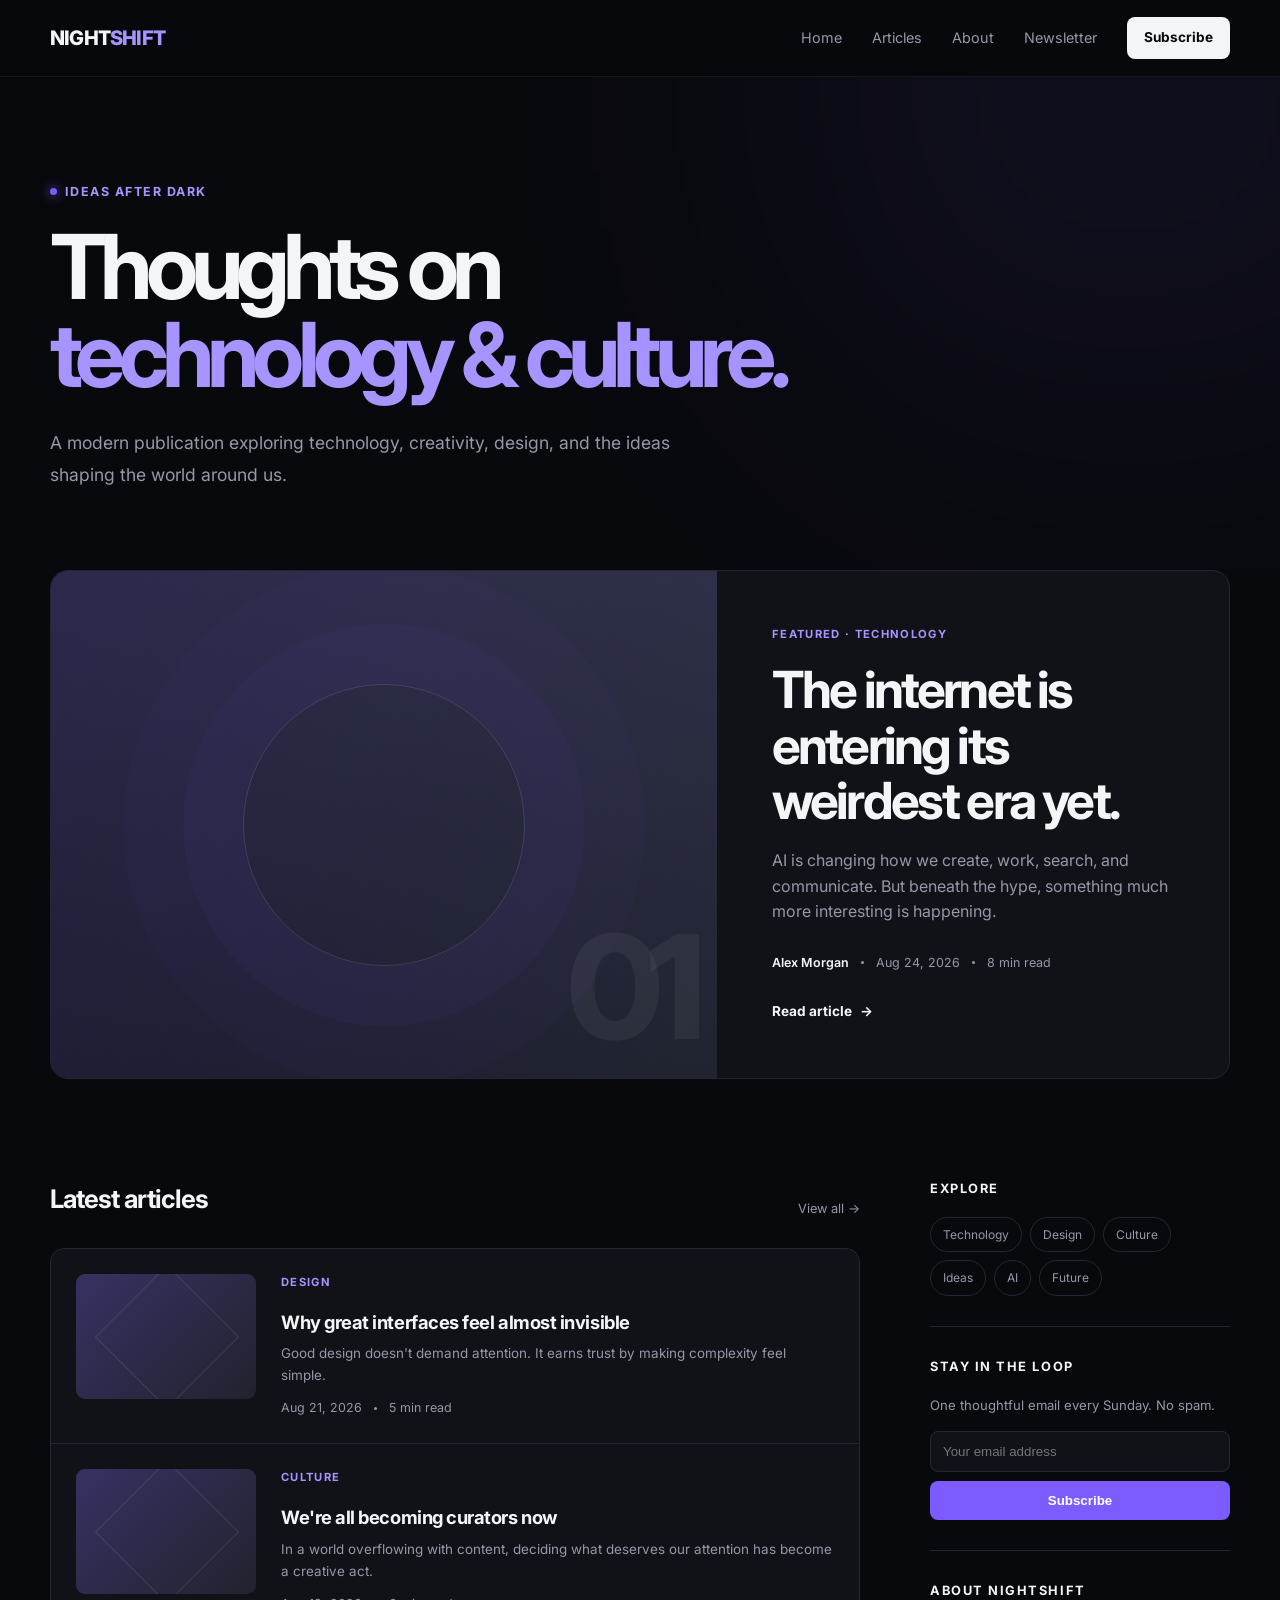
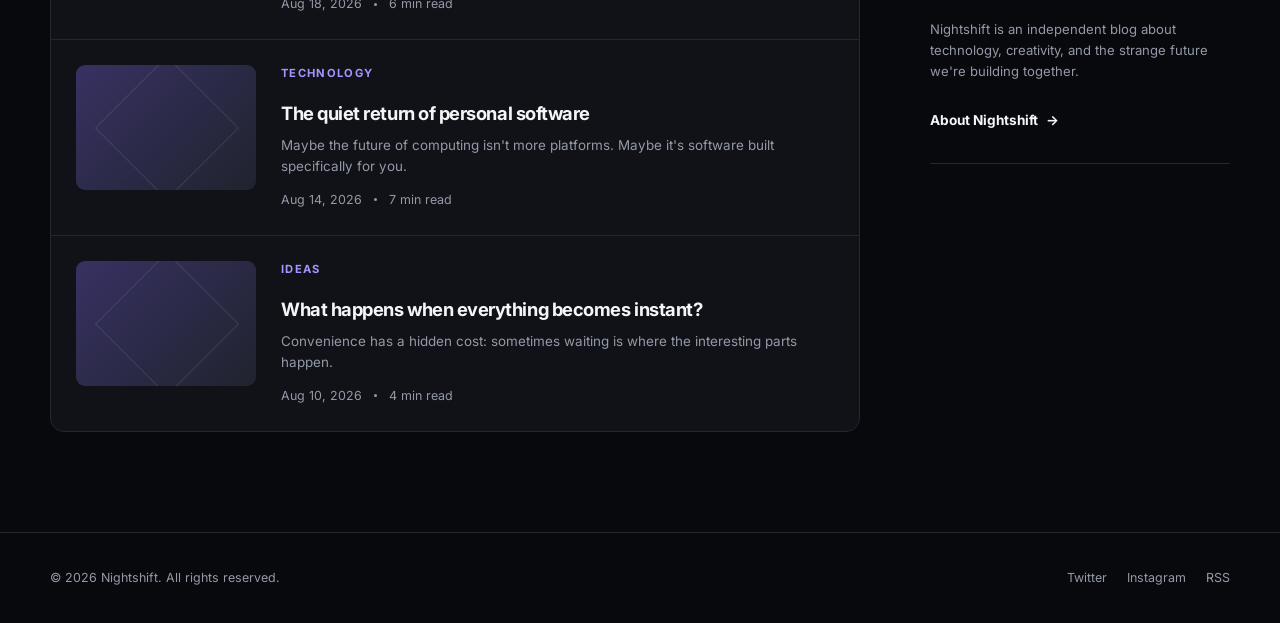
==== index.html @ 2594944c "Initial project commit" ====
<!DOCTYPE html> 
<html lang="en"> 
<head> 
  <meta charset="UTF-8"> 
  <meta name="viewport" content="width=device-width, initial-scale=1.0"> 
  <meta name="description" content="Nightshift — technology, creativity, culture, and ideas."> 

  <title>Nightshift — Modern Blog</title> 
  <link rel="preconnect" href="https://fonts.googleapis.com"> 
  <link rel="preconnect" href="https://fonts.gstatic.com" crossorigin> 
  <link href="https://fonts.googleapis.com/css2?family=Inter:wght@400;500;600;700;800&display=swap" rel="stylesheet" > 
  <link rel="stylesheet" href="styles.css"> </head> <body> <header> <div class="container nav">

  <a href="index.html" class="logo">
    NIGHT<span>SHIFT</span>
  </a>

  <nav>
    <a href="index.html">Home</a>
    <a href="articles.html">Articles</a>
    <a href="about.html">About</a>
    <a href="#newsletter">Newsletter</a>
    <a href="#newsletter" class="subscribe-btn">
      Subscribe
    </a>
  </nav>

</div>

</header> <main>
<!-- HERO -->

<section class="hero">

  <div class="container">

    <div class="eyebrow">
      Ideas after dark
    </div>

    <h1>
      Thoughts on<br>
      <span>technology &amp; culture.</span>
    </h1>

    <p class="hero-description">
      A modern publication exploring technology, creativity,
      design, and the ideas shaping the world around us.
    </p>

  </div>

</section>


<!-- FEATURED ARTICLE -->

<section class="container">

  <article class="featured">

    <div class="featured-image"></div>

    <div class="featured-content">

      <div class="tag">
        Featured · Technology
      </div>

      <h2>
        The internet is entering its weirdest era yet.
      </h2>

      <p>
        AI is changing how we create, work, search, and communicate.
        But beneath the hype, something much more interesting is happening.
      </p>

      <div class="post-meta">

        <span class="author">
          Alex Morgan
        </span>

        <span class="dot"></span>

        <span>Aug 24, 2026</span>

        <span class="dot"></span>

        <span>8 min read</span>

      </div>

      <a href="article.html" class="read-more">
        Read article <span>→</span>
      </a>

    </div>

  </article>

</section>


<!-- ARTICLES + SIDEBAR -->

<section class="container content-layout">

  <div>

    <div class="section-heading">

      <h2>
        Latest articles
      </h2>

      <a href="articles.html">
        View all →
      </a>

    </div>


    <div class="posts">

      <article class="post">

        <div class="post-image"></div>

        <div>

          <div class="tag">
            Design
          </div>

          <h3>
            Why great interfaces feel almost invisible
          </h3>

          <p>
            Good design doesn't demand attention. It earns trust
            by making complexity feel simple.
          </p>

          <div class="post-meta">

            <span>
              Aug 21, 2026
            </span>

            <span class="dot"></span>

            <span>
              5 min read
            </span>

          </div>

        </div>

      </article>


      <article class="post">

        <div class="post-image"></div>

        <div>

          <div class="tag">
            Culture
          </div>

          <h3>
            We're all becoming curators now
          </h3>

          <p>
            In a world overflowing with content, deciding what
            deserves our attention has become a creative act.
          </p>

          <div class="post-meta">

            <span>
              Aug 18, 2026
            </span>

            <span class="dot"></span>

            <span>
              6 min read
            </span>

          </div>

        </div>

      </article>


      <article class="post">

        <div class="post-image"></div>

        <div>

          <div class="tag">
            Technology
          </div>

          <h3>
            The quiet return of personal software
          </h3>

          <p>
            Maybe the future of computing isn't more platforms.
            Maybe it's software built specifically for you.
          </p>

          <div class="post-meta">

            <span>
              Aug 14, 2026
            </span>

            <span class="dot"></span>

            <span>
              7 min read
            </span>

          </div>

        </div>

      </article>


      <article class="post">

        <div class="post-image"></div>

        <div>

          <div class="tag">
            Ideas
          </div>

          <h3>
            What happens when everything becomes instant?
          </h3>

          <p>
            Convenience has a hidden cost: sometimes waiting is
            where the interesting parts happen.
          </p>

          <div class="post-meta">

            <span>
              Aug 10, 2026
            </span>

            <span class="dot"></span>

            <span>
              4 min read
            </span>

          </div>

        </div>

      </article>

    </div>

  </div>


  <!-- SIDEBAR -->

  <aside class="sidebar">

    <div class="sidebar-box">

      <h3>
        Explore
      </h3>

      <div class="categories">

        <a href="articles.html?category=Technology" class="category">
          Technology
        </a>

        <a href="articles.html?category=Design" class="category">
          Design
        </a>

        <a href="articles.html?category=Culture" class="category">
          Culture
        </a>

        <a href="articles.html?category=Ideas" class="category">
          Ideas
        </a>

        <a href="articles.html?category=AI" class="category">
          AI
        </a>

        <a href="articles.html?category=Future" class="category">
          Future
        </a>

      </div>

    </div>


    <div class="sidebar-box newsletter" id="newsletter">

      <h3>
        Stay in the loop
      </h3>

      <p>
        One thoughtful email every Sunday. No spam.
      </p>

      <form onsubmit="subscribe(event)">

        <input
          type="email"
          placeholder="Your email address"
          required
        >

        <button type="submit">
          Subscribe
        </button>

      </form>

    </div>


    <div class="sidebar-box">

      <h3>
        About Nightshift
      </h3>

      <p class="about-text">
        Nightshift is an independent blog about technology,
        creativity, and the strange future we're building together.
      </p>

      <a href="about.html" class="read-more">
        About Nightshift <span>→</span>
      </a>

    </div>

  </aside>

</section>

</main> <footer>
<div class="container footer-inner">

  <div>
    © 2026 Nightshift. All rights reserved.
  </div>

  <div class="footer-links">

    <a href="#">
      Twitter
    </a>

    <a href="#">
      Instagram
    </a>

    <a href="#">
      RSS
    </a>

  </div>

</div>

</footer> <script> function subscribe(event) { event.preventDefault(); const button = event.target.querySelector("button"); const input = event.target.querySelector("input"); button.textContent = "You're subscribed ✓"; input.value = ""; input.disabled = true; button.disabled = true; } </script> </body> </html>
---- styles.css ----
/* =========================
   VARIABLES
========================= */

:root {
  --bg: #08090d;
  --surface: #101218;
  --surface-hover: #161922;
  --border: #242733;

  --text: #f4f5f7;
  --muted: #9499a8;

  --accent: #7c5cff;
  --accent-light: #a894ff;

  --max-width: 1180px;
}


/* =========================
   RESET
========================= */

* {
  margin: 0;
  padding: 0;
  box-sizing: border-box;
}


html {
  scroll-behavior: smooth;
}


body {
  font-family: "Inter", sans-serif;

  background: var(--bg);
  color: var(--text);

  line-height: 1.6;
}


a {
  color: inherit;
  text-decoration: none;
}


/* =========================
   CONTAINER
========================= */

.container {
  width: min(
    100% - 40px,
    var(--max-width)
  );

  margin: 0 auto;
}


/* =========================
   HEADER
========================= */

header {
  position: sticky;
  top: 0;

  z-index: 100;

  background: rgba(8, 9, 13, 0.82);

  backdrop-filter: blur(16px);

  border-bottom:
    1px solid rgba(255, 255, 255, 0.06);
}


.nav {
  height: 76px;

  display: flex;

  align-items: center;
  justify-content: space-between;
}


.logo {
  font-size: 1.25rem;

  font-weight: 800;

  letter-spacing: -0.04em;
}


.logo span {
  color: var(--accent-light);
}


nav {
  display: flex;

  gap: 30px;

  align-items: center;
}


nav a {
  color: var(--muted);

  font-size: 0.9rem;

  transition:
    color 0.2s ease;
}


nav a:hover {
  color: var(--text);
}


/* Subscribe button */

.subscribe-btn {
  background: var(--text);

  color: #08090d;

  padding: 10px 17px;

  border-radius: 8px;

  font-weight: 700;

  font-size: 0.85rem;

  transition:
    transform 0.2s ease,
    background 0.2s ease;
}


.subscribe-btn:hover {
  transform: translateY(-2px);

  background: #ffffff;
}


/* =========================
   HERO
========================= */

.hero {
  padding: 100px 0 80px;

  position: relative;

  overflow: hidden;
}


/* Purple glow */

.hero::before {
  content: "";

  position: absolute;

  width: 500px;
  height: 500px;

  background: var(--accent);

  filter: blur(180px);

  opacity: 0.12;

  top: -250px;
  right: -100px;

  pointer-events: none;
}


.eyebrow {
  display: inline-flex;

  align-items: center;

  gap: 8px;

  color: var(--accent-light);

  font-size: 0.78rem;

  font-weight: 700;

  text-transform: uppercase;

  letter-spacing: 0.12em;

  margin-bottom: 22px;
}


.eyebrow::before {
  content: "";

  width: 7px;
  height: 7px;

  border-radius: 50%;

  background: var(--accent);

  box-shadow:
    0 0 12px var(--accent);
}


.hero h1 {
  max-width: 850px;

  font-size:
    clamp(3rem, 7vw, 6.5rem);

  line-height: 0.98;

  letter-spacing: -0.075em;

  margin-bottom: 28px;
}


.hero h1 span {
  color: var(--accent-light);
}


.hero-description {
  max-width: 650px;

  color: var(--muted);

  font-size: 1.1rem;

  line-height: 1.8;
}


/* =========================
   FEATURED ARTICLE
========================= */

.featured {
  display: grid;

  grid-template-columns:
    1.3fr 1fr;

  min-height: 480px;

  background: var(--surface);

  border:
    1px solid var(--border);

  border-radius: 18px;

  overflow: hidden;

  margin-bottom: 100px;
}


.featured-image {
  position: relative;

  min-height: 480px;

  background:
    linear-gradient(
      135deg,
      rgba(124, 92, 255, 0.15),
      transparent
    ),
    linear-gradient(
      45deg,
      #151822,
      #292d3b
    );

  overflow: hidden;
}


/* Decorative circles */

.featured-image::before {
  content: "";

  position: absolute;

  width: 280px;
  height: 280px;

  border:
    1px solid rgba(255, 255, 255, 0.12);

  border-radius: 50%;

  top: 50%;
  left: 50%;

  transform:
    translate(-50%, -50%);

  box-shadow:
    0 0 0 60px
      rgba(124, 92, 255, 0.04),

    0 0 0 120px
      rgba(124, 92, 255, 0.025);
}


/* Decorative number */

.featured-image::after {
  content: "01";

  position: absolute;

  font-size: 9rem;

  font-weight: 800;

  letter-spacing: -0.1em;

  color:
    rgba(255, 255, 255, 0.05);

  bottom: -25px;
  right: 25px;
}


.featured-content {
  padding: 55px;

  display: flex;

  flex-direction: column;

  justify-content: center;
}


/* =========================
   TAG
========================= */

.tag {
  color: var(--accent-light);

  text-transform: uppercase;

  font-size: 0.7rem;

  font-weight: 700;

  letter-spacing: 0.12em;

  margin-bottom: 18px;
}


/* =========================
   FEATURED CONTENT
========================= */

.featured-content h2 {
  font-size:
    clamp(2rem, 4vw, 3.2rem);

  line-height: 1.08;

  letter-spacing: -0.055em;

  margin-bottom: 20px;
}


.featured-content p {
  color: var(--muted);

  margin-bottom: 28px;
}


/* =========================
   POST META
========================= */

.post-meta {
  display: flex;

  align-items: center;

  gap: 12px;

  color: var(--muted);

  font-size: 0.78rem;
}


.author {
  color: var(--text);

  font-weight: 600;
}


.dot {
  width: 3px;
  height: 3px;

  background: var(--muted);

  border-radius: 50%;
}


/* =========================
   READ MORE
========================= */

.read-more {
  margin-top: 28px;

  display: inline-flex;

  align-items: center;

  gap: 8px;

  font-size: 0.85rem;

  font-weight: 700;

  color: var(--text);
}


.read-more span {
  transition:
    transform 0.2s ease;
}


.read-more:hover span {
  transform:
    translateX(5px);
}


/* =========================
   CONTENT GRID
========================= */

.section-heading {
  display: flex;

  justify-content: space-between;

  align-items: end;

  margin-bottom: 28px;
}


.section-heading h2 {
  font-size: 1.6rem;

  letter-spacing: -0.04em;
}


.section-heading a {
  color: var(--muted);

  font-size: 0.8rem;
}


.section-heading a:hover {
  color: var(--text);
}


.content-layout {
  display: grid;

  grid-template-columns:
    1fr 300px;

  gap: 70px;

  margin-bottom: 100px;
}


/* =========================
   POST LIST
========================= */

.posts {
  display: grid;

  gap: 1px;

  background: var(--border);

  border:
    1px solid var(--border);

  border-radius: 14px;

  overflow: hidden;
}


.post {
  display: grid;

  grid-template-columns:
    180px 1fr;

  gap: 25px;

  padding: 25px;

  background: var(--surface);

  transition:
    background 0.2s ease;
}


.post:hover {
  background: var(--surface-hover);
}


/* =========================
   POST IMAGE
========================= */

.post-image {
  height: 125px;

  border-radius: 9px;

  background:
    linear-gradient(
      135deg,
      rgba(124, 92, 255, 0.25),
      transparent
    ),
    #20232e;

  position: relative;

  overflow: hidden;
}


.post-image::after {
  content: "";

  position: absolute;

  width: 100px;
  height: 100px;

  border:
    1px solid rgba(255, 255, 255, 0.1);

  transform: rotate(45deg);

  top: 12px;
  left: 40px;
}


/* =========================
   POST CONTENT
========================= */

.post h3 {
  font-size: 1.15rem;

  line-height: 1.35;

  letter-spacing: -0.025em;

  margin-bottom: 9px;
}


.post p {
  color: var(--muted);

  font-size: 0.84rem;

  margin-bottom: 12px;
}


/* =========================
   SIDEBAR
========================= */

.sidebar-box {
  padding-bottom: 30px;

  margin-bottom: 30px;

  border-bottom:
    1px solid var(--border);
}


.sidebar-box h3 {
  font-size: 0.8rem;

  text-transform: uppercase;

  letter-spacing: 0.12em;

  margin-bottom: 18px;
}


/* =========================
   CATEGORIES
========================= */

.categories {
  display: flex;

  flex-wrap: wrap;

  gap: 8px;
}


.category {
  border:
    1px solid var(--border);

  border-radius: 100px;

  padding: 7px 12px;

  color: var(--muted);

  font-size: 0.75rem;

  transition:
    all 0.2s ease;
}


.category:hover {
  border-color: var(--accent);

  color: var(--text);
}


/* =========================
   NEWSLETTER
========================= */

.newsletter p {
  color: var(--muted);

  font-size: 0.82rem;

  margin-bottom: 15px;
}


.newsletter input {
  width: 100%;

  background: var(--surface);

  border:
    1px solid var(--border);

  color: var(--text);

  padding: 12px;

  border-radius: 8px;

  outline: none;

  margin-bottom: 9px;
}


.newsletter input:focus {
  border-color: var(--accent);
}


.newsletter button {
  width: 100%;

  border: 0;

  background: var(--accent);

  color: white;

  padding: 12px;

  border-radius: 8px;

  font-weight: 700;

  cursor: pointer;

  transition:
    background 0.2s ease;
}


.newsletter button:hover {
  background: #6847e8;
}


/* =========================
   ABOUT
========================= */

.about-text {
  color: var(--muted);

  font-size: 0.82rem;
}


/* =========================
   FOOTER
========================= */

footer {
  border-top:
    1px solid var(--border);

  padding: 35px 0;

  color: var(--muted);

  font-size: 0.78rem;
}


.footer-inner {
  display: flex;

  justify-content: space-between;

  align-items: center;
}


.footer-links {
  display: flex;

  gap: 20px;
}


.footer-links a:hover {
  color: var(--text);
}


/* =========================
   TABLET
========================= */

@media (max-width: 850px) {

  nav a:not(.subscribe-btn) {
    display: none;
  }


  .featured {
    grid-template-columns: 1fr;
  }


  .featured-image {
    min-height: 300px;
  }


  .featured-content {
    padding: 35px;
  }


  .content-layout {
    grid-template-columns: 1fr;
  }


  .sidebar {
    display: grid;

    grid-template-columns:
      1fr 1fr;

    gap: 30px;
  }

}


/* =========================
   MOBILE
========================= */

@media (max-width: 560px) {

  .container {
    width: min(
      100% - 28px,
      var(--max-width)
    );
  }


  .hero {
    padding: 70px 0 55px;
  }


  .hero h1 {
    font-size: 3.3rem;
  }


  .featured {
    margin-bottom: 65px;
  }


  .featured-image {
    min-height: 230px;
  }


  .post {
    grid-template-columns: 1fr;
  }


  .post-image {
    height: 180px;
  }


  .sidebar {
    display: block;
  }


  .footer-inner {
    flex-direction: column;

    gap: 15px;
  }

}

/* =========================
PAGE HERO
========================= */

.page-hero {
padding: 100px 0 75px;

position: relative;

overflow: hidden;
}

.page-hero::before {
content: "";

position: absolute;

width: 500px;
height: 500px;

background: var(--accent);

filter: blur(180px);

opacity: 0.10;

top: -300px;
right: -100px;

pointer-events: none;
}

.page-hero h1 {
max-width: 850px;

font-size:
clamp(3.5rem, 8vw, 7rem);

line-height: 0.95;

letter-spacing: -0.075em;

margin-bottom: 28px;
}

.page-hero h1 span {
color: var(--accent-light);
}

.page-hero p {
max-width: 650px;

color: var(--muted);

font-size: 1.05rem;

line-height: 1.8;
}

/* =========================
ARTICLES PAGE
========================= */

.articles-page {
padding-bottom: 110px;
}

.articles-toolbar {
display: flex;

justify-content: space-between;

align-items: center;

gap: 25px;

padding-bottom: 25px;

margin-bottom: 25px;

border-bottom: 1px solid var(--border);
}

.article-count {
color: var(--muted);

font-size: 0.8rem;
}

.article-filter {
display: flex;

flex-wrap: wrap;

gap: 8px;
}

.filter {
padding: 7px 12px;

border: 1px solid var(--border);

border-radius: 100px;

color: var(--muted);

font-size: 0.75rem;

transition: all 0.2s ease;
}

.filter:hover,
.filter.active {
border-color: var(--accent);

color: var(--text);

background:
rgba(124, 92, 255, 0.08);
}

.article-grid {
display: grid;

grid-template-columns:
repeat(2, 1fr);

gap: 20px;
}

.article-card {
background: var(--surface);

border: 1px solid var(--border);

border-radius: 16px;

overflow: hidden;

transition:
transform 0.25s ease,
border-color 0.25s ease,
background 0.25s ease;
}

.article-card:hover {
transform: translateY(-4px);

background: var(--surface-hover);

border-color:
rgba(124, 92, 255, 0.45);
}

.article-card-image {
height: 250px;

position: relative;

overflow: hidden;

background:
linear-gradient(
135deg,
rgba(124, 92, 255, 0.25),
transparent
),
#20232e;
}

.article-card-image::before {
content: "";

position: absolute;

width: 190px;
height: 190px;

border: 1px solid rgba(255,255,255,0.10);

border-radius: 50%;

top: 50%;
left: 50%;

transform:
translate(-50%, -50%);
}

.article-card-image::after {
content: "";

position: absolute;

width: 120px;
height: 120px;

border: 1px solid rgba(124, 92, 255, 0.25);

transform:
rotate(45deg);

top: 65px;
left: calc(50% - 60px);
}

.image-two {
background:
linear-gradient(
135deg,
rgba(120, 220, 255, 0.12),
transparent
),
#20232e;
}

.image-three {
background:
linear-gradient(
135deg,
rgba(255, 130, 200, 0.12),
transparent
),
#20232e;
}

.image-four {
background:
linear-gradient(
135deg,
rgba(100, 220, 170, 0.12),
transparent
),
#20232e;
}

.image-five {
background:
linear-gradient(
135deg,
rgba(255, 190, 80, 0.12),
transparent
),
#20232e;
}

.image-six {
background:
linear-gradient(
135deg,
rgba(100, 150, 255, 0.16),
transparent
),
#20232e;
}

.article-card-content {
padding: 30px;
}

.article-card h2 {
font-size: 1.45rem;

line-height: 1.2;

letter-spacing: -0.04em;

margin-bottom: 12px;
}

.article-card p {
color: var(--muted);

font-size: 0.88rem;

line-height: 1.7;

margin-bottom: 18px;
}

.article-card .read-more {
margin-top: 22px;
}

/* =========================
ABOUT PAGE
========================= */

.about-hero p {
max-width: 700px;
}

.about-content {
display: grid;

grid-template-columns:
1fr 300px;

gap: 100px;

padding-bottom: 100px;
}

.about-main {
max-width: 760px;
}

.about-main h2 {
font-size:
clamp(2rem, 4vw, 3.5rem);

line-height: 1.08;

letter-spacing: -0.055em;

margin-bottom: 30px;
}

.about-main p {
color: var(--muted);

font-size: 1rem;

line-height: 1.9;

margin-bottom: 22px;
}

.about-aside {
border-top: 1px solid var(--border);
}

.about-stat {
display: flex;

flex-direction: column;

gap: 5px;

padding: 22px 0;

border-bottom: 1px solid var(--border);
}

.about-stat strong {
font-size: 2rem;

letter-spacing: -0.05em;

color: var(--accent-light);
}

.about-stat span {
color: var(--muted);

font-size: 0.75rem;

text-transform: uppercase;

letter-spacing: 0.08em;
}

.about-topics {
padding-bottom: 100px;
}

.topic-grid {
display: grid;

grid-template-columns:
repeat(4, 1fr);

gap: 1px;

background: var(--border);

border: 1px solid var(--border);

border-radius: 14px;

overflow: hidden;

margin-top: 25px;
}

.topic {
background: var(--surface);

padding: 28px;

min-height: 220px;
}

.topic:hover {
background: var(--surface-hover);
}

.topic > span {
color: var(--accent-light);

font-size: 0.7rem;

font-weight: 700;
}

.topic h3 {
margin-top: 45px;

margin-bottom: 10px;

font-size: 1.15rem;
}

.topic p {
color: var(--muted);

font-size: 0.78rem;

line-height: 1.7;
}

.about-cta {
display: flex;

align-items: center;

justify-content: space-between;

gap: 30px;

padding: 45px;

margin-bottom: 100px;

background: var(--surface);

border: 1px solid var(--border);

border-radius: 16px;
}

.about-cta h2 {
font-size: 1.8rem;

letter-spacing: -0.04em;

margin-bottom: 7px;
}

.about-cta p {
color: var(--muted);

font-size: 0.85rem;
}

/* =========================
ARTICLE PAGE
========================= */

.article-page {
padding-bottom: 100px;
}

.article-header {
padding: 90px 0 65px;

position: relative;

overflow: hidden;
}

.article-header::before {
content: "";

position: absolute;

width: 500px;
height: 500px;

background: var(--accent);

filter: blur(180px);

opacity: 0.08;

top: -250px;
left: 50%;

transform: translateX(-50%);

pointer-events: none;
}

.article-header-inner {
max-width: 900px;

text-align: center;
}

.article-header .tag {
margin-bottom: 22px;
}

.article-header h1 {
font-size:
clamp(3rem, 7vw, 6rem);

line-height: 0.98;

letter-spacing: -0.075em;

margin-bottom: 28px;
}

.article-deck {
max-width: 700px;

margin: 0 auto 28px;

color: var(--muted);

font-size: 1.1rem;

line-height: 1.8;
}

.article-meta {
justify-content: center;
}

.article-layout {
max-width: 1000px;
}

.article-cover {
height: 450px;

border-radius: 18px;

border: 1px solid var(--border);

background:
radial-gradient(
circle at center,
rgba(124, 92, 255, 0.18),
transparent 35%
),
linear-gradient(
135deg,
#151822,
#292d3b
);

position: relative;

overflow: hidden;

margin-bottom: 70px;
}

.article-cover::before {
content: "";

position: absolute;

width: 300px;
height: 300px;

border: 1px solid rgba(255,255,255,0.12);

border-radius: 50%;

top: 50%;
left: 50%;

transform:
translate(-50%, -50%);

box-shadow:
0 0 0 70px rgba(124,92,255,0.04),
0 0 0 140px rgba(124,92,255,0.025);
}

.article-body {
max-width: 720px;

margin: 0 auto;
}

.article-body h1 {
font-size: 2.5rem;

letter-spacing: -0.05em;

line-height: 1.1;

margin: 50px 0 20px;
}

.article-body h2 {
font-size: 1.9rem;

letter-spacing: -0.045em;

line-height: 1.2;

margin: 55px 0 18px;
}

.article-body h3 {
font-size: 1.35rem;

letter-spacing: -0.03em;

margin: 40px 0 15px;
}

.article-body p {
color: #c7cad3;

font-size: 1.05rem;

line-height: 1.9;

margin-bottom: 24px;
}

.article-body strong {
color: var(--text);
}

.article-body a {
color: var(--accent-light);

text-decoration: underline;

text-underline-offset: 3px;
}

.article-body ul,
.article-body ol {
color: #c7cad3;

padding-left: 25px;

margin: 25px 0;
}

.article-body li {
margin-bottom: 10px;

line-height: 1.8;
}

.article-body blockquote {
margin: 40px 0;

padding: 10px 0 10px 25px;

border-left:
3px solid var(--accent);

color: var(--accent-light);

font-size: 1.25rem;

line-height: 1.7;
}

.article-body code {
background: #151822;

border: 1px solid var(--border);

border-radius: 5px;

padding: 3px 6px;

color: var(--accent-light);

font-size: 0.9em;
}

.article-body pre {
background: #0c0e13;

border: 1px solid var(--border);

border-radius: 10px;

padding: 22px;

overflow-x: auto;

margin: 30px 0;
}

.article-body pre code {
border: 0;

padding: 0;

background: transparent;
}

/* =========================
NEW PAGE RESPONSIVE
========================= */

@media (max-width: 850px) {

.article-grid {
grid-template-columns: 1fr;
}

.about-content {
grid-template-columns: 1fr;

gap: 50px;


}

.topic-grid {
grid-template-columns:
repeat(2, 1fr);
}

.about-cta {
align-items: flex-start;

flex-direction: column;


}

.article-cover {
height: 350px;
}

}

@media (max-width: 560px) {

.page-hero {
padding: 70px 0 55px;
}

.page-hero h1 {
font-size: 3.5rem;
}

.articles-toolbar {
align-items: flex-start;

flex-direction: column;


}

.article-card-image {
height: 210px;
}

.article-card-content {
padding: 24px;
}

.topic-grid {
grid-template-columns: 1fr;
}

.topic {
min-height: auto;
}

.article-header {
padding: 65px 0 45px;
}

.article-header h1 {
font-size: 3.2rem;
}

.article-deck {
font-size: 0.95rem;
}

.article-cover {
height: 230px;

margin-bottom: 45px;


}

.article-body p {
font-size: 0.98rem;
}

}
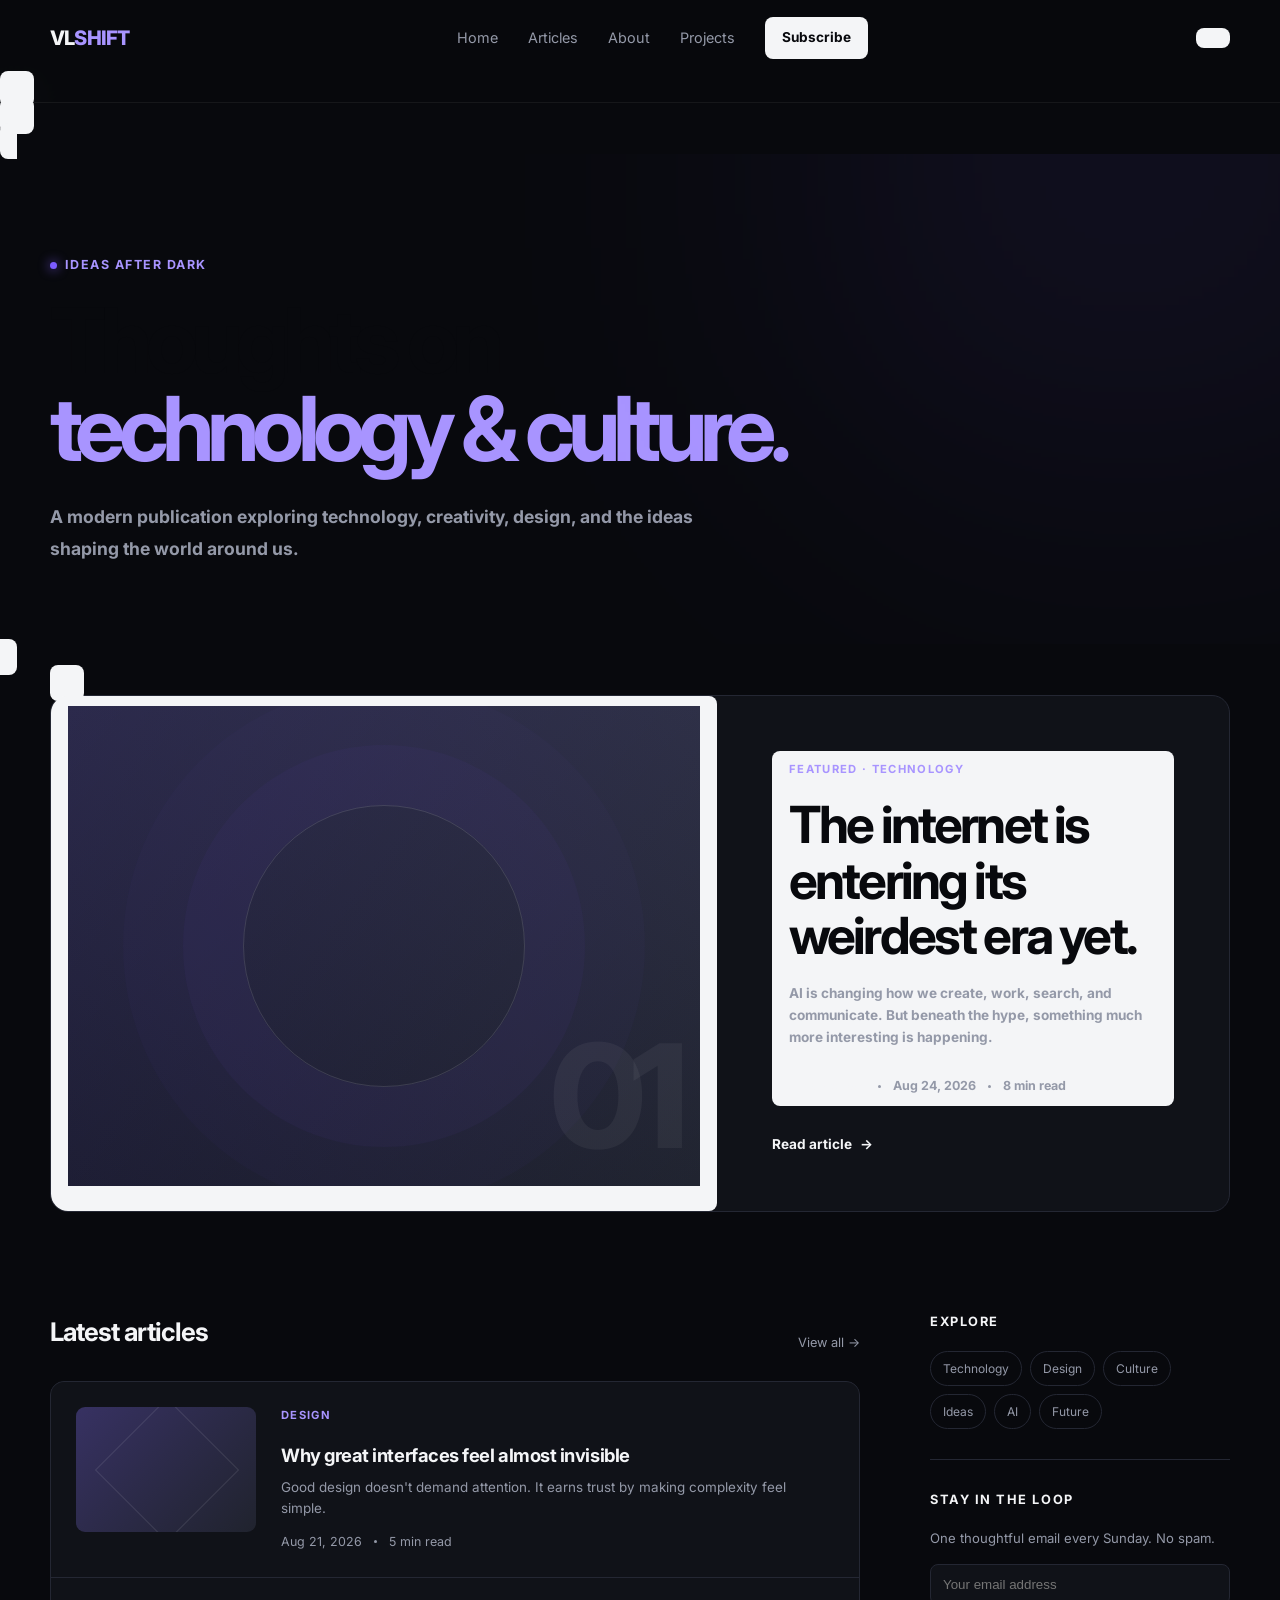
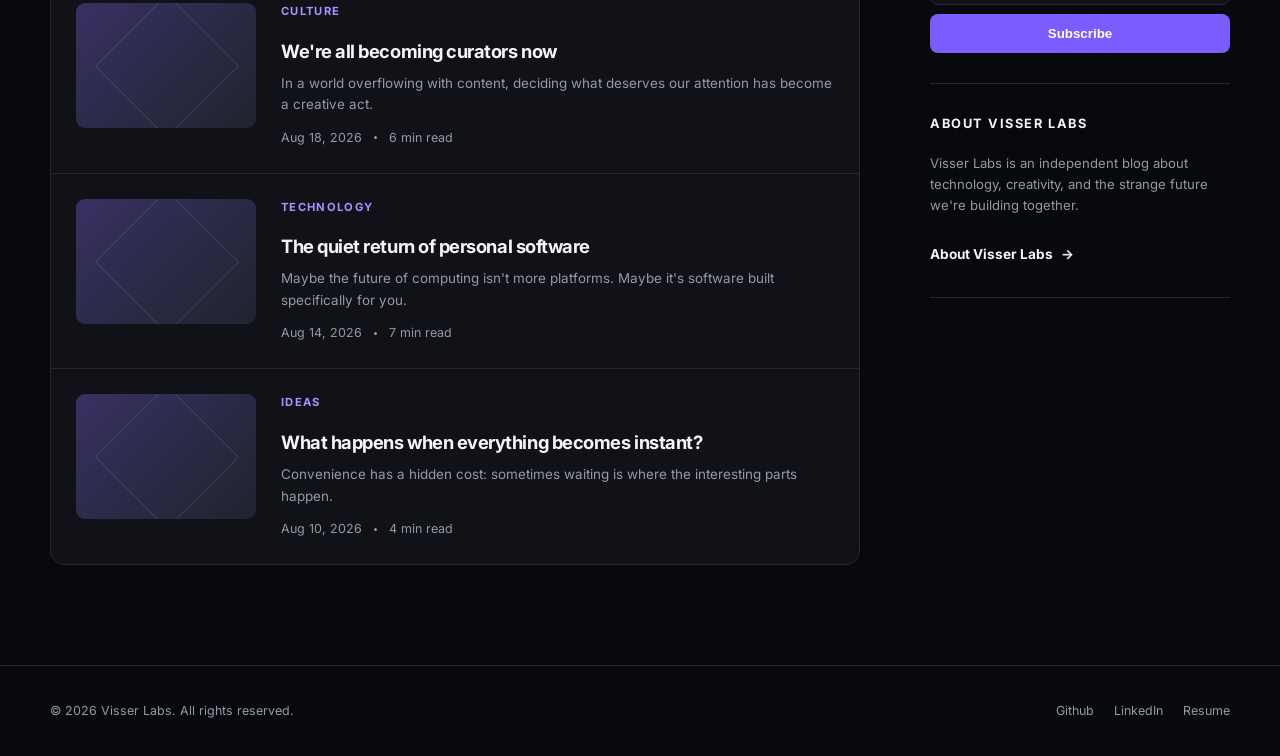
==== commit 6979997d: "Changed the name of the site" ====
--- a/index.html
+++ b/index.html
@@ -4,26 +4,25 @@
 <head> 
   <meta charset="UTF-8"> 
   <meta name="viewport" content="width=device-width, initial-scale=1.0"> 
-  <meta name="description" content="Nightshift — technology, creativity, culture, and ideas."> 
-
-  <title>Nightshift — Modern Blog</title> 
+  <meta name="description" content="Visser Labs — technology, creativity, culture, and ideas."> 
+
+  <title>Visser Labs</title> 
   <link rel="preconnect" href="https://fonts.googleapis.com"> 
   <link rel="preconnect" href="https://fonts.gstatic.com" crossorigin> 
   <link href="https://fonts.googleapis.com/css2?family=Inter:wght@400;500;600;700;800&display=swap" rel="stylesheet" > 
   <link rel="stylesheet" href="styles.css"> </head> <body> <header> <div class="container nav">
 
   <a href="index.html" class="logo">
-    NIGHT<span>SHIFT</span>
+    VL<span>SHIFT</span>
   </a>
 
   <nav>
     <a href="index.html">Home</a>
     <a href="articles.html">Articles</a>
     <a href="about.html">About</a>
-    <a href="#newsletter">Newsletter</a>
-    <a href="#newsletter" class="subscribe-btn">
+    <a href="projects.html">Projects</a>
+    <a href="index.html#newsletter" class="subscribe-btn">
       Subscribe
-    </a>
   </nav>
 
 </div>
@@ -352,16 +351,16 @@
     <div class="sidebar-box">
 
       <h3>
-        About Nightshift
+        About Visser Labs
       </h3>
 
       <p class="about-text">
-        Nightshift is an independent blog about technology,
+        Visser Labs is an independent blog about technology,
         creativity, and the strange future we're building together.
       </p>
 
       <a href="about.html" class="read-more">
-        About Nightshift <span>→</span>
+        About Visser Labs <span>→</span>
       </a>
 
     </div>
@@ -374,25 +373,25 @@
 <div class="container footer-inner">
 
   <div>
-    © 2026 Nightshift. All rights reserved.
+    © 2026 Visser Labs. All rights reserved.
   </div>
 
   <div class="footer-links">
 
+    <a href="https://github.com/Visser13/">
+      Github
+    </a>
+    
+    <a href="https://www.linkedin.com/in/anthony-gough-580748428">
+      LinkedIn
+    </a>   
+
     <a href="#">
-      Twitter
+      Resume
     </a>
 
-    <a href="#">
-      Instagram
-    </a>
-
-    <a href="#">
-      RSS
-    </a>
-
   </div>
 
 </div>
 
-</footer> <script> function subscribe(event) { event.preventDefault(); const button = event.target.querySelector("button"); const input = event.target.querySelector("input"); button.textContent = "You're subscribed ✓"; input.value = ""; input.disabled = true; button.disabled = true; } </script> </body> </html>+</footer> <script> function subscribe(event) { event.preventDefault(); const button = event.target.querySelector("button"); const input = event.target.querySelector("input"); button.textContent = "You're subscribed ✓"; input.value = ""; input.disabled = true; button.disabled = true; } </script> </body> </html>
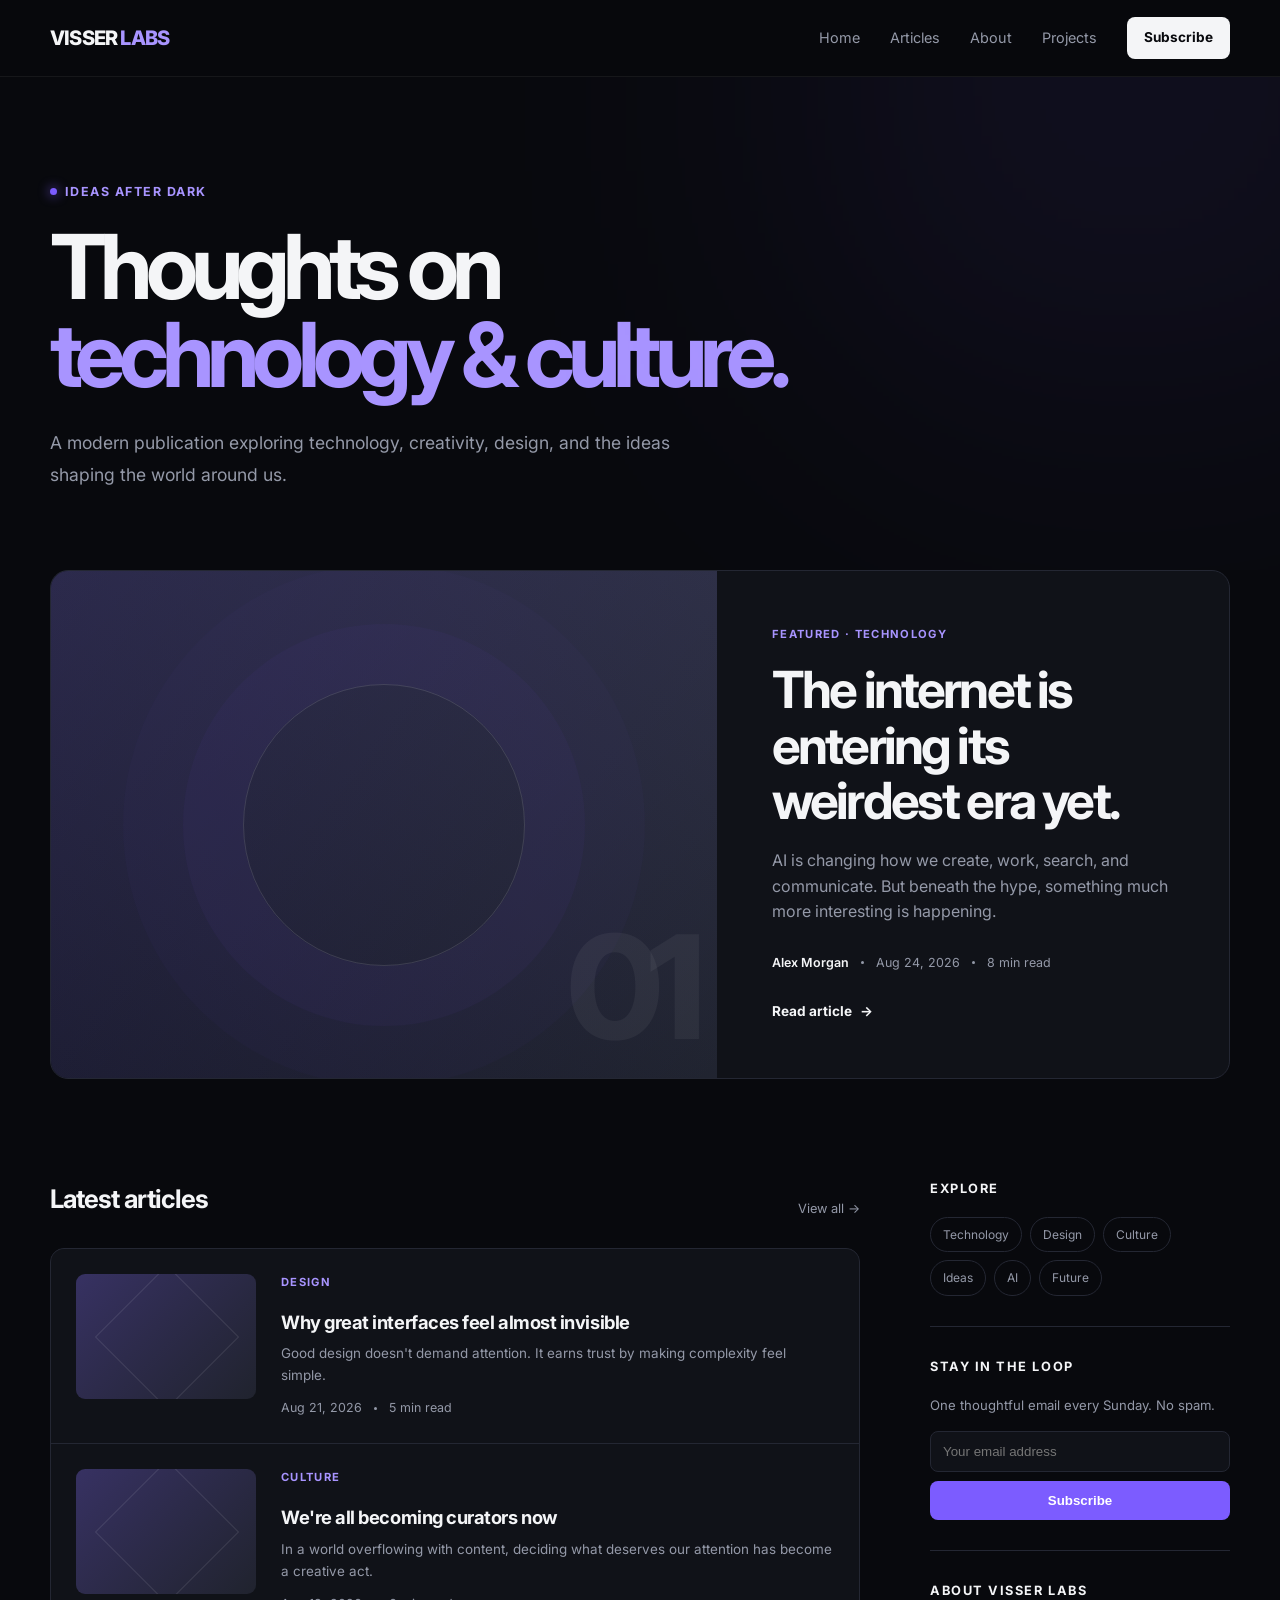
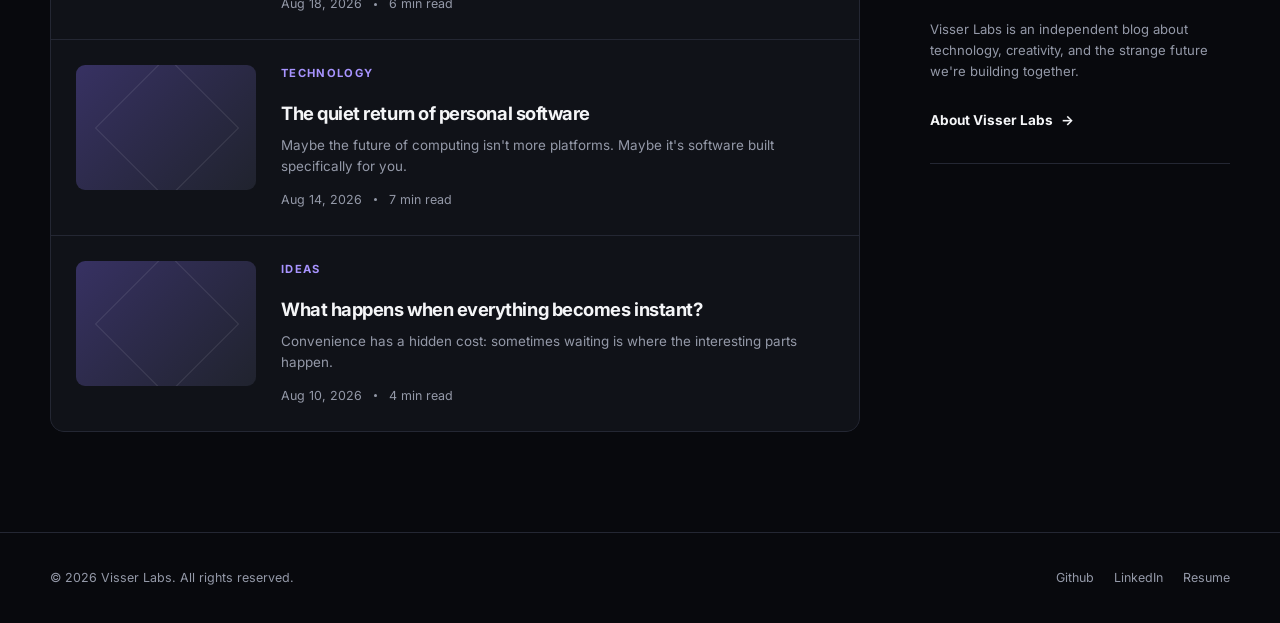
==== commit 789ba4c4: "Change - Fixed home page and additional changes" ====
--- a/index.html
+++ b/index.html
@@ -13,7 +13,7 @@
   <link rel="stylesheet" href="styles.css"> </head> <body> <header> <div class="container nav">
 
   <a href="index.html" class="logo">
-    VL<span>SHIFT</span>
+    VISSER<span> LABS</span>
   </a>
 
   <nav>
@@ -23,6 +23,7 @@
     <a href="projects.html">Projects</a>
     <a href="index.html#newsletter" class="subscribe-btn">
       Subscribe
+      </a>
   </nav>
 
 </div>
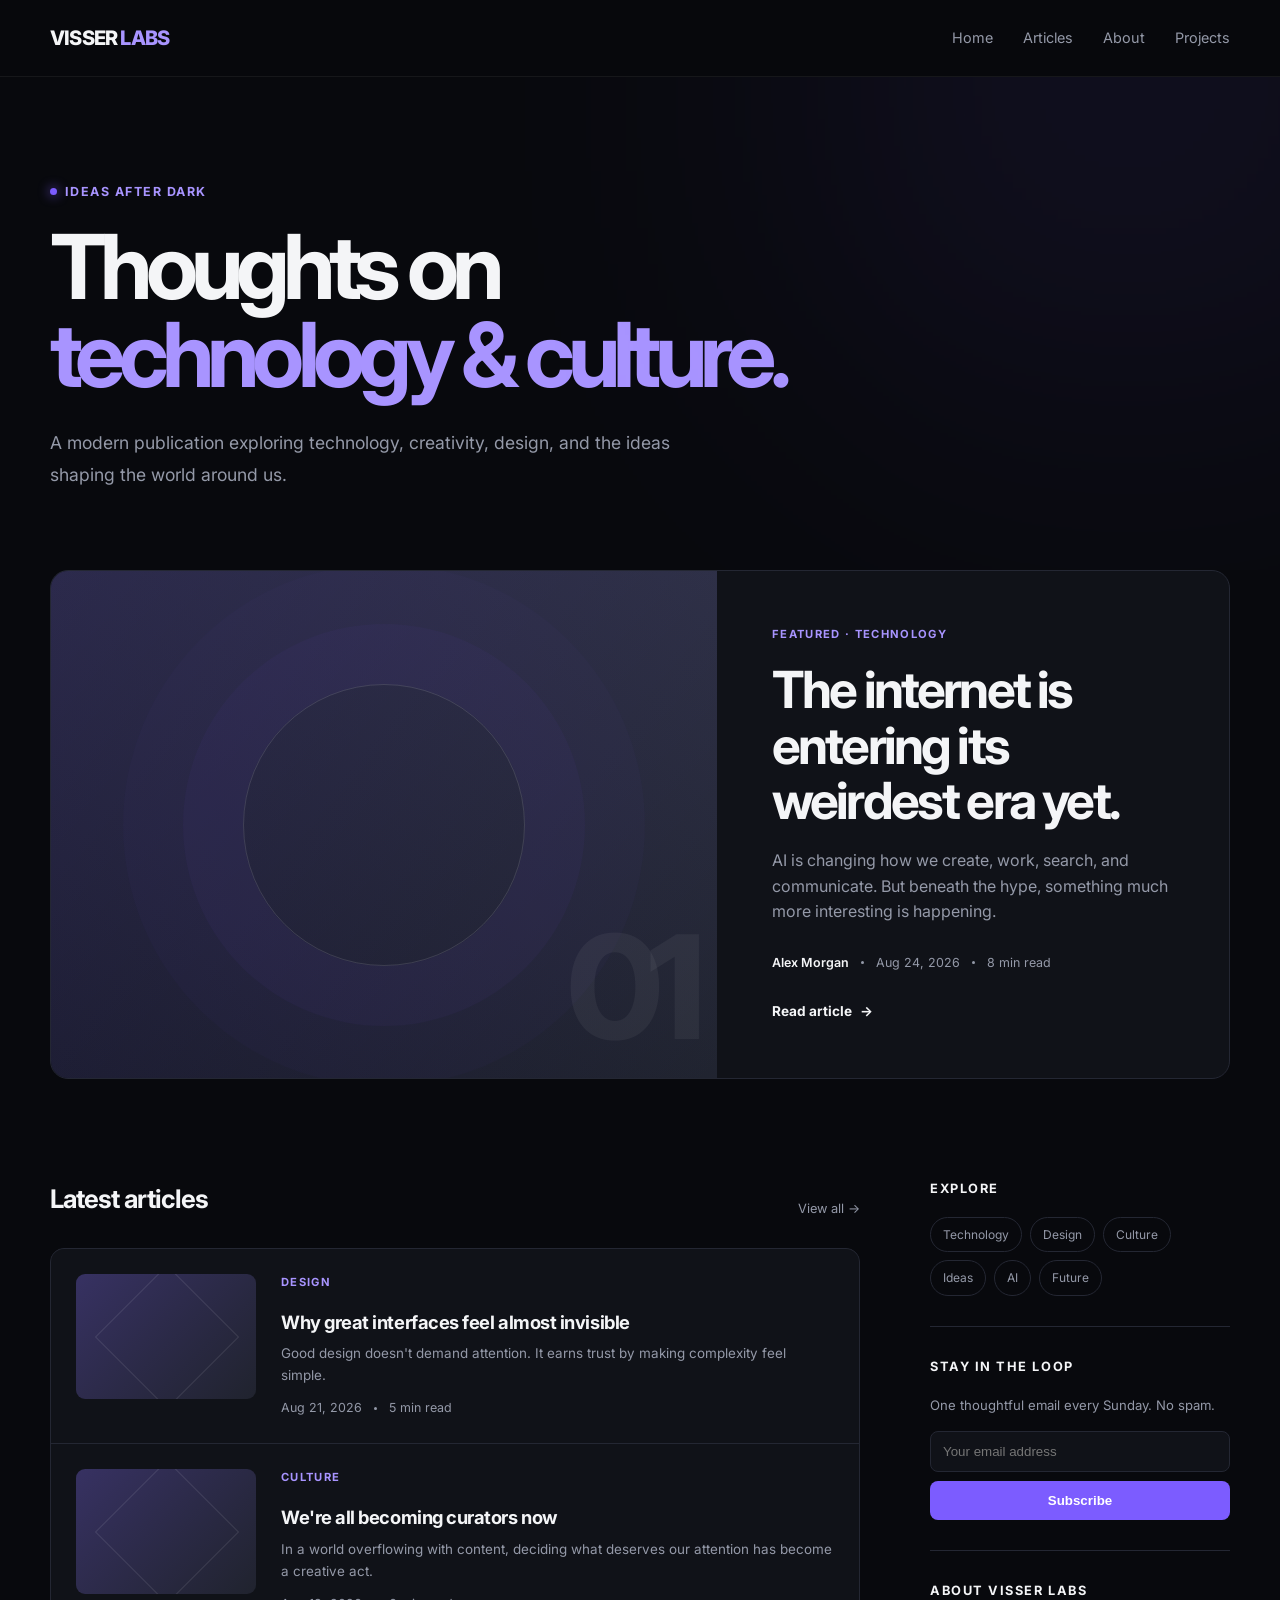
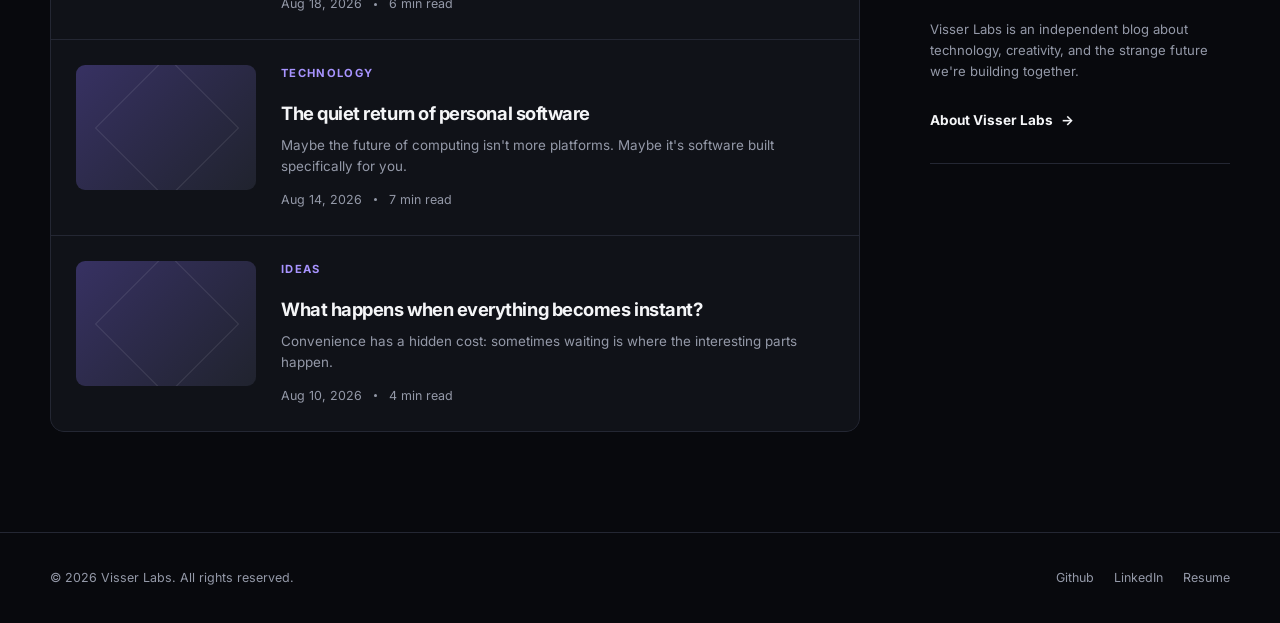
==== commit b186378f: "Change - Removed subscribe I removed the subscribed button at the top of the page." ====
--- a/index.html
+++ b/index.html
@@ -21,10 +21,7 @@
     <a href="articles.html">Articles</a>
     <a href="about.html">About</a>
     <a href="projects.html">Projects</a>
-    <a href="index.html#newsletter" class="subscribe-btn">
-      Subscribe
-      </a>
-  </nav>
+ </nav>
 
 </div>
 
